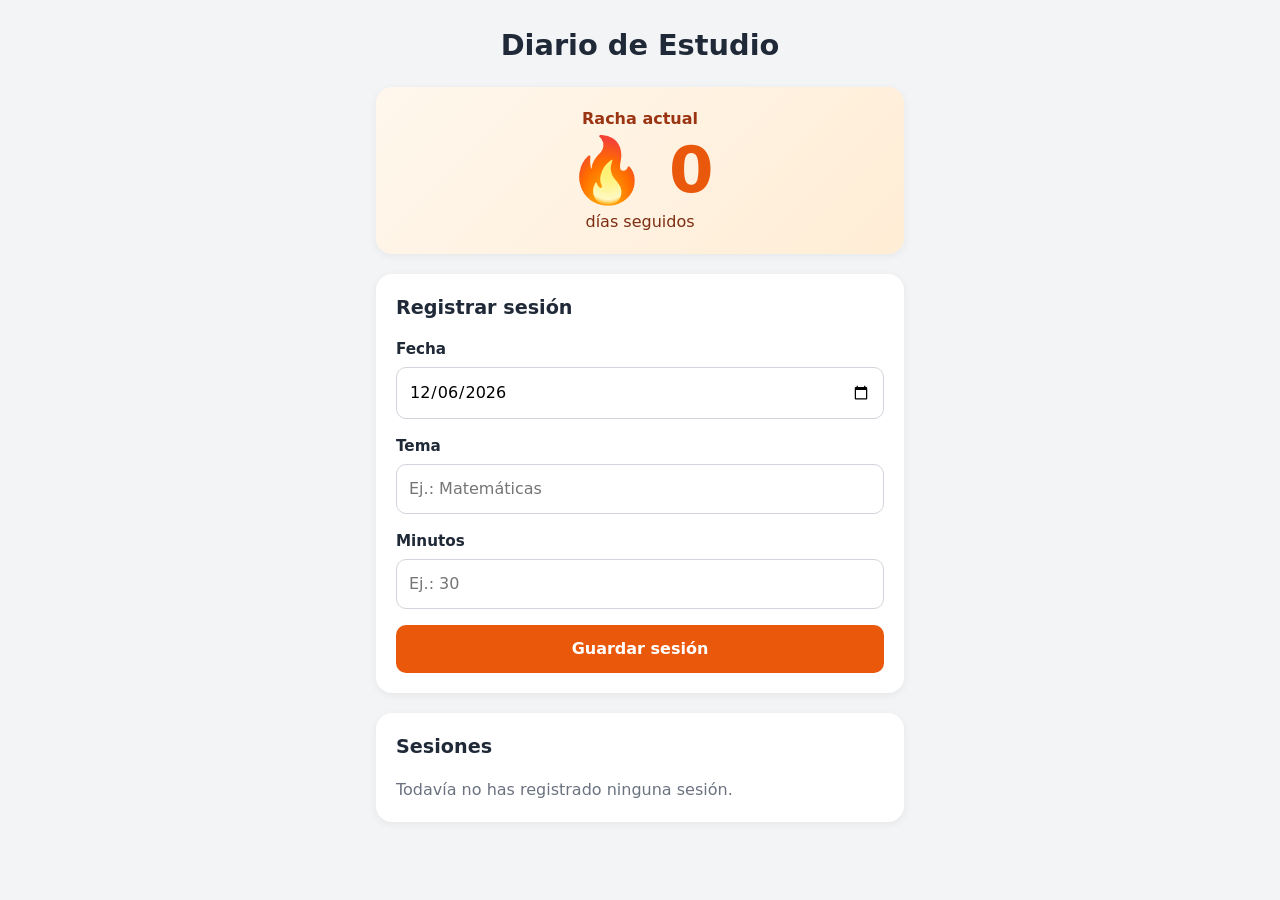
==== index.html @ 43df68ac "Initial commit" ====
<!DOCTYPE html>
<html lang="es">
<head>
  <meta charset="UTF-8">
  <meta name="viewport" content="width=device-width, initial-scale=1.0">
  <title>Diario de Estudio</title>
  <link rel="stylesheet" href="styles.css">
</head>
<body>
  <main class="contenedor">
    <h1>Diario de Estudio</h1>

    <section class="tarjeta racha">
      <p class="racha-titulo">Racha actual</p>
      <p class="racha-numero">🔥 <span id="racha-dias">0</span></p>
      <p class="racha-texto" id="racha-texto">días seguidos</p>
    </section>

    <section class="tarjeta">
      <h2>Registrar sesión</h2>
      <form id="formulario">
        <label for="fecha">Fecha</label>
        <input type="date" id="fecha" required>

        <label for="tema">Tema</label>
        <input type="text" id="tema" placeholder="Ej.: Matemáticas" required>

        <label for="minutos">Minutos</label>
        <input type="number" id="minutos" min="1" step="1" placeholder="Ej.: 30" required>

        <p class="error" id="error"></p>

        <button type="submit">Guardar sesión</button>
      </form>
    </section>

    <section class="tarjeta">
      <h2>Sesiones</h2>
      <p class="vacio" id="vacio">Todavía no has registrado ninguna sesión.</p>
      <ul class="lista" id="lista"></ul>
    </section>
  </main>

  <script src="app.js"></script>
</body>
</html>
---- styles.css ----
* {
  box-sizing: border-box;
}

body {
  margin: 0;
  font-family: system-ui, -apple-system, "Segoe UI", Roboto, sans-serif;
  background: #f3f4f6;
  color: #1f2937;
  line-height: 1.5;
}

.contenedor {
  max-width: 560px;
  margin: 0 auto;
  padding: 24px 16px 48px;
}

h1 {
  text-align: center;
  font-size: 1.8rem;
  margin: 0 0 20px;
}

h2 {
  font-size: 1.2rem;
  margin: 0 0 16px;
}

.tarjeta {
  background: #ffffff;
  border-radius: 16px;
  padding: 20px;
  margin-bottom: 20px;
  box-shadow: 0 2px 8px rgba(0, 0, 0, 0.06);
}

/* Racha */
.racha {
  text-align: center;
  background: linear-gradient(135deg, #fff7ed, #ffedd5);
}

.racha-titulo {
  margin: 0;
  font-weight: 600;
  color: #9a3412;
}

.racha-numero {
  margin: 4px 0;
  font-size: 4rem;
  font-weight: 800;
  line-height: 1.1;
  color: #ea580c;
}

.racha-texto {
  margin: 0;
  color: #7c2d12;
}

/* Formulario */
form {
  display: flex;
  flex-direction: column;
}

label {
  font-weight: 600;
  font-size: 0.95rem;
  margin-bottom: 6px;
}

input {
  font: inherit;
  padding: 12px;
  border: 1px solid #d1d5db;
  border-radius: 10px;
  margin-bottom: 16px;
  background: #ffffff;
  width: 100%;
}

input:focus {
  outline: none;
  border-color: #ea580c;
  box-shadow: 0 0 0 3px rgba(234, 88, 12, 0.2);
}

button {
  font: inherit;
  font-weight: 600;
  padding: 12px;
  border: none;
  border-radius: 10px;
  background: #ea580c;
  color: #ffffff;
  cursor: pointer;
}

button:hover {
  background: #c2410c;
}

.error {
  color: #b91c1c;
  margin: 0 0 12px;
  min-height: 1em;
}

.error:empty {
  display: none;
}

/* Lista de sesiones */
.lista {
  list-style: none;
  margin: 0;
  padding: 0;
}

.sesion {
  display: flex;
  justify-content: space-between;
  align-items: center;
  gap: 12px;
  padding: 12px 0;
  border-bottom: 1px solid #e5e7eb;
}

.sesion:last-child {
  border-bottom: none;
}

.sesion-tema {
  margin: 0;
  font-weight: 600;
  word-break: break-word;
}

.sesion-fecha {
  margin: 0;
  font-size: 0.9rem;
  color: #6b7280;
}

.sesion-minutos {
  flex-shrink: 0;
  font-weight: 600;
  color: #9a3412;
  background: #ffedd5;
  padding: 4px 10px;
  border-radius: 999px;
  font-size: 0.9rem;
}

.vacio {
  margin: 0;
  color: #6b7280;
}
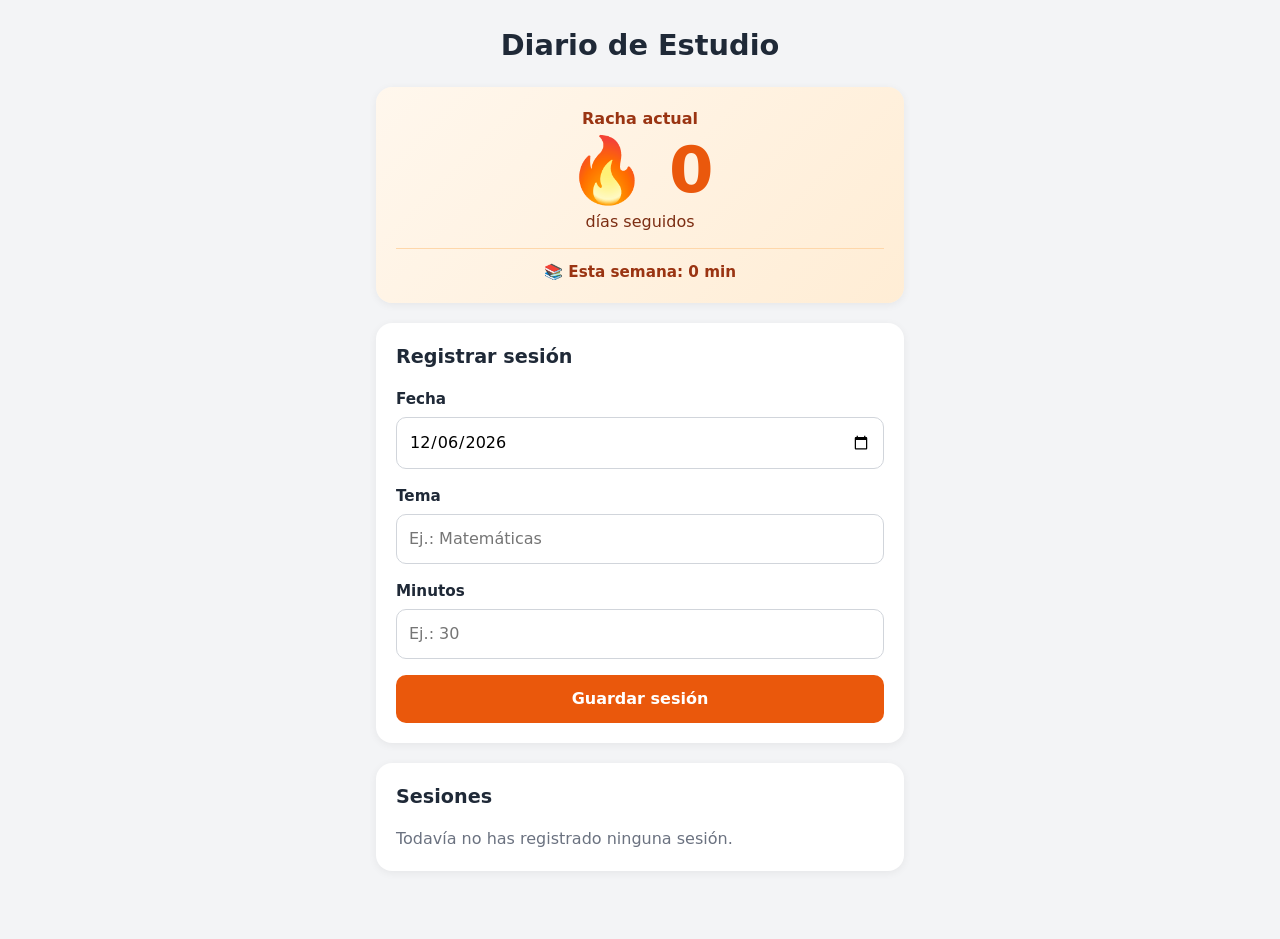
==== commit 1acb3aac: "Add a new feature to show the current week study time" ====
--- a/index.html
+++ b/index.html
@@ -14,6 +14,8 @@
       <p class="racha-titulo">Racha actual</p>
       <p class="racha-numero">🔥 <span id="racha-dias">0</span></p>
       <p class="racha-texto" id="racha-texto">días seguidos</p>
+      <p class="racha-mejor" id="mejor-racha" hidden></p>
+      <p class="racha-semana" id="minutos-semana"></p>
     </section>
 
     <section class="tarjeta">
--- a/styles.css
+++ b/styles.css
@@ -58,6 +58,31 @@
 .racha-texto {
   margin: 0;
   color: #7c2d12;
+}
+
+.racha-mejor {
+  margin: 14px 0 0;
+  padding-top: 12px;
+  border-top: 1px solid #fed7aa;
+  font-size: 0.95rem;
+  font-weight: 600;
+  color: #9a3412;
+}
+
+.racha-semana {
+  margin: 14px 0 0;
+  padding-top: 12px;
+  border-top: 1px solid #fed7aa;
+  font-size: 0.95rem;
+  font-weight: 600;
+  color: #9a3412;
+}
+
+/* Si la mejor racha está visible, la línea de la semana va justo debajo, sin otra raya */
+.racha-mejor:not([hidden]) + .racha-semana {
+  margin-top: 4px;
+  padding-top: 0;
+  border-top: none;
 }
 
 /* Formulario */
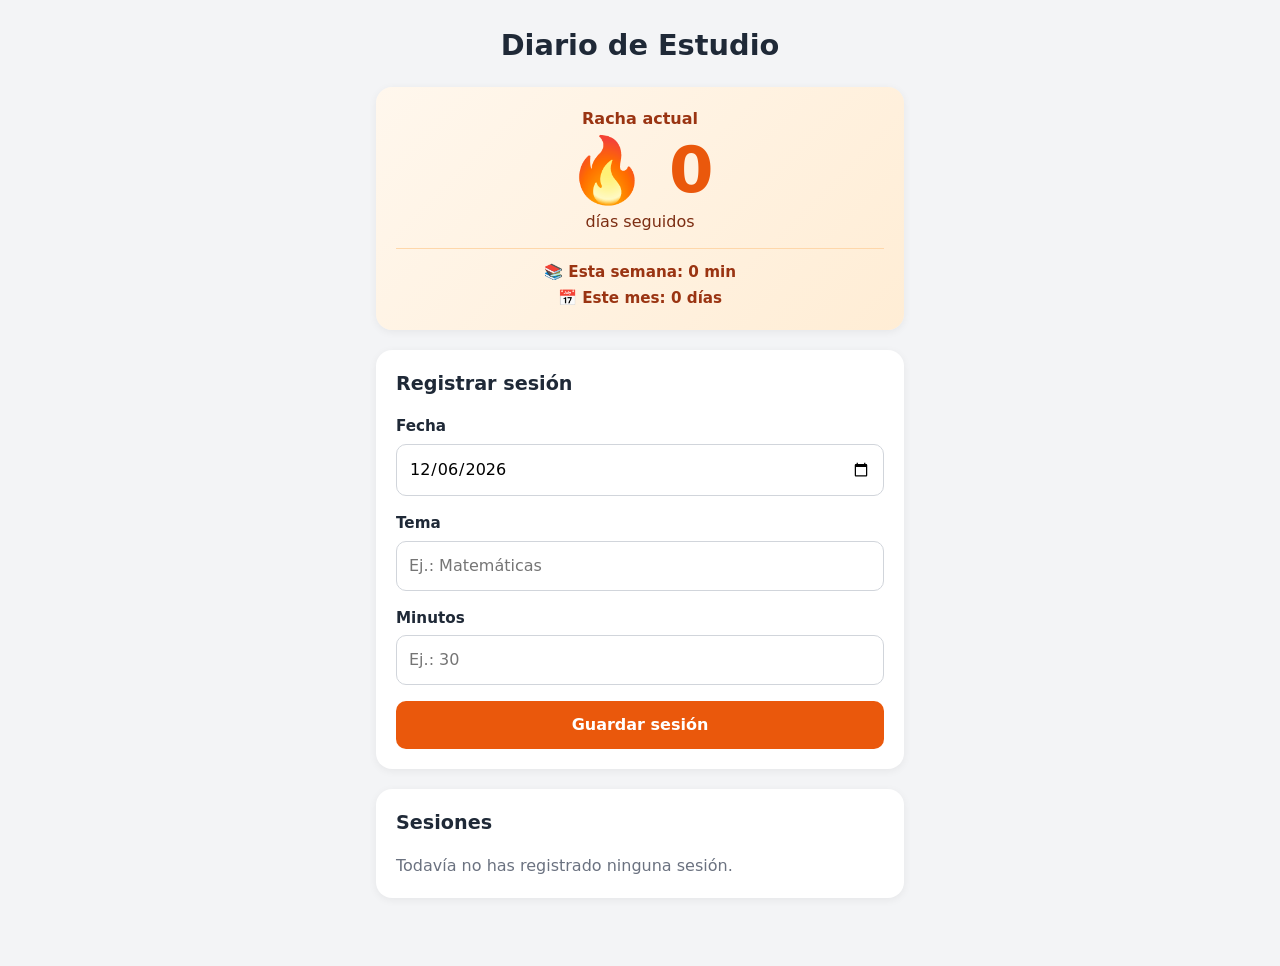
==== commit ac101dab: "Add a new feature to show the current month study days" ====
--- a/index.html
+++ b/index.html
@@ -16,6 +16,7 @@
       <p class="racha-texto" id="racha-texto">días seguidos</p>
       <p class="racha-mejor" id="mejor-racha" hidden></p>
       <p class="racha-semana" id="minutos-semana"></p>
+      <p class="racha-mes" id="dias-mes"></p>
     </section>
 
     <section class="tarjeta">
--- a/styles.css
+++ b/styles.css
@@ -83,6 +83,14 @@
   margin-top: 4px;
   padding-top: 0;
   border-top: none;
+}
+
+/* Los días del mes van siempre justo debajo de la semana, sin otra raya */
+.racha-mes {
+  margin: 4px 0 0;
+  font-size: 0.95rem;
+  font-weight: 600;
+  color: #9a3412;
 }
 
 /* Formulario */
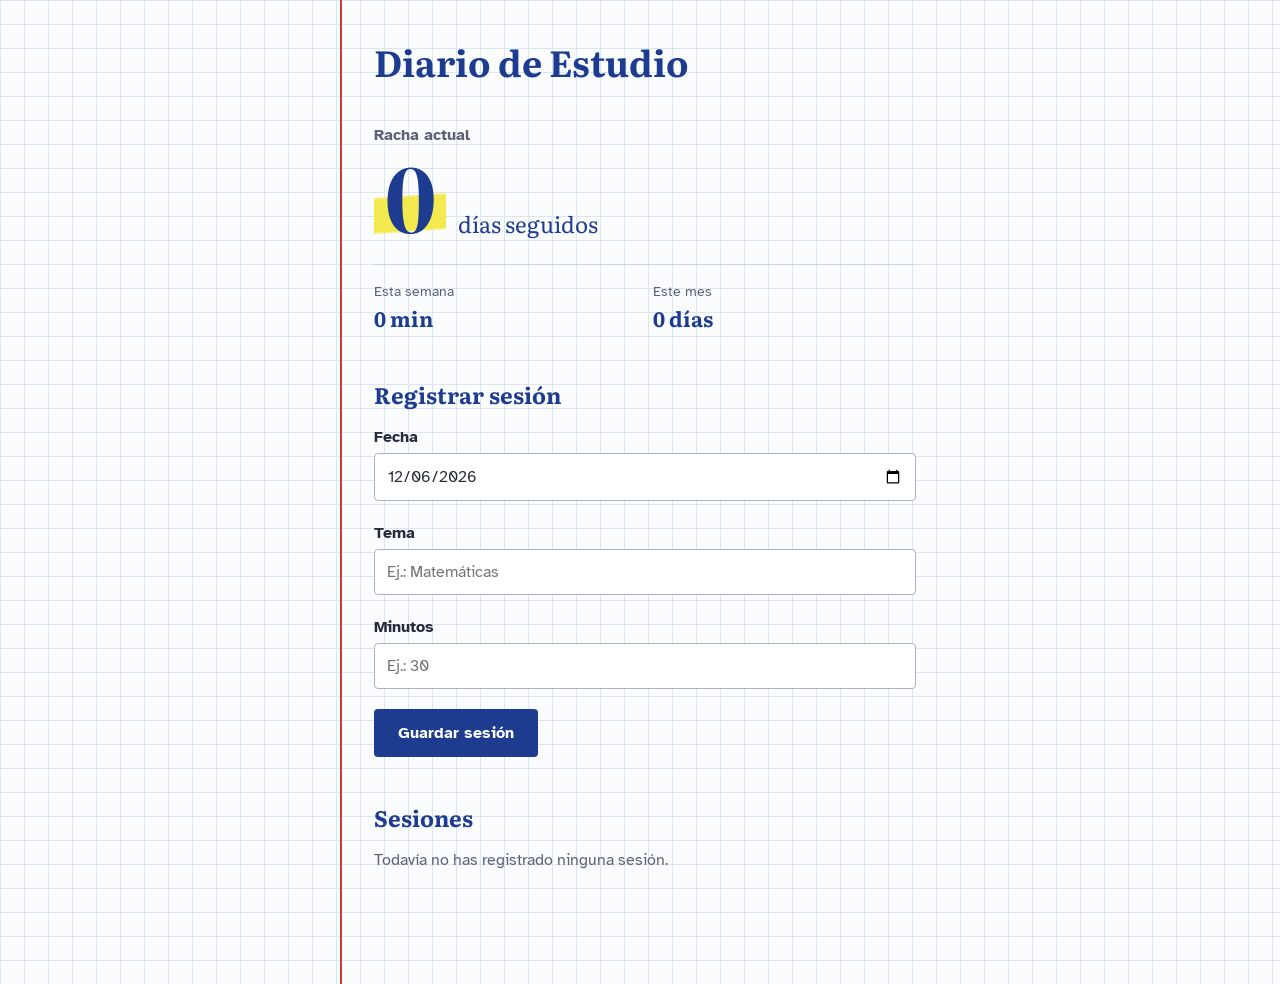
==== commit ead9c070: "Improve design" ====
--- a/index.html
+++ b/index.html
@@ -4,22 +4,38 @@
   <meta charset="UTF-8">
   <meta name="viewport" content="width=device-width, initial-scale=1.0">
   <title>Diario de Estudio</title>
+  <link rel="preconnect" href="https://fonts.googleapis.com">
+  <link rel="preconnect" href="https://fonts.gstatic.com" crossorigin>
+  <link rel="stylesheet" href="https://fonts.googleapis.com/css2?family=Atkinson+Hyperlegible:wght@400;700&family=Literata:opsz,wght@7..72,400;7..72,700&display=swap">
   <link rel="stylesheet" href="styles.css">
 </head>
 <body>
   <main class="contenedor">
     <h1>Diario de Estudio</h1>
 
-    <section class="tarjeta racha">
+    <section class="seccion racha">
       <p class="racha-titulo">Racha actual</p>
-      <p class="racha-numero">🔥 <span id="racha-dias">0</span></p>
-      <p class="racha-texto" id="racha-texto">días seguidos</p>
-      <p class="racha-mejor" id="mejor-racha" hidden></p>
-      <p class="racha-semana" id="minutos-semana"></p>
-      <p class="racha-mes" id="dias-mes"></p>
+      <div class="racha-cifra">
+        <p class="racha-numero"><span class="fosforito" id="racha-dias">0</span></p>
+        <p class="racha-texto" id="racha-texto">días seguidos</p>
+      </div>
+      <dl class="racha-datos">
+        <div id="mejor-racha" hidden>
+          <dt>Mejor racha</dt>
+          <dd id="mejor-racha-valor"></dd>
+        </div>
+        <div>
+          <dt>Esta semana</dt>
+          <dd id="minutos-semana"></dd>
+        </div>
+        <div>
+          <dt>Este mes</dt>
+          <dd id="dias-mes"></dd>
+        </div>
+      </dl>
     </section>
 
-    <section class="tarjeta">
+    <section class="seccion">
       <h2>Registrar sesión</h2>
       <form id="formulario">
         <label for="fecha">Fecha</label>
@@ -37,7 +53,7 @@
       </form>
     </section>
 
-    <section class="tarjeta">
+    <section class="seccion">
       <h2>Sesiones</h2>
       <p class="vacio" id="vacio">Todavía no has registrado ninguna sesión.</p>
       <ul class="lista" id="lista"></ul>
--- a/styles.css
+++ b/styles.css
@@ -1,96 +1,150 @@
+/* Colores y letras del "cuaderno de cuadros" */
+:root {
+  --papel: #fbfcfe;
+  --cuadricula: #dce6f2;
+  --tinta: #1d3b8f;
+  --tinta-oscura: #152c6b;
+  --grafito: #262b3a;
+  --grafito-suave: #5b6275;
+  --margen: #c93a3a;
+  --fosforito: #f4ea4f;
+
+  /* Fuentes de Google Fonts; si no hay conexión se usan las del sistema */
+  --letra-titulos: Literata, Charter, "Bitstream Charter", Cambria, Georgia, serif;
+  --letra-texto: "Atkinson Hyperlegible", system-ui, -apple-system, "Segoe UI", Roboto, sans-serif;
+}
+
 * {
   box-sizing: border-box;
 }
 
+/* El fondo es una hoja cuadriculada: dos degradados finos forman las líneas */
 body {
   margin: 0;
-  font-family: system-ui, -apple-system, "Segoe UI", Roboto, sans-serif;
-  background: #f3f4f6;
-  color: #1f2937;
+  font-family: var(--letra-texto);
   line-height: 1.5;
-}
-
+  color: var(--grafito);
+  background-color: var(--papel);
+  background-image:
+    linear-gradient(var(--cuadricula) 1px, transparent 1px),
+    linear-gradient(90deg, var(--cuadricula) 1px, transparent 1px);
+  background-size: 24px 24px;
+}
+
+/* La línea roja de la izquierda es el margen del cuaderno */
 .contenedor {
-  max-width: 560px;
+  max-width: 600px;
+  min-height: 100vh;
   margin: 0 auto;
-  padding: 24px 16px 48px;
+  padding: 40px 24px 64px 32px;
+  border-left: 2px solid var(--margen);
+}
+
+h1,
+h2 {
+  font-family: var(--letra-titulos);
+  color: var(--tinta);
+  line-height: 1.2;
+  font-variant-numeric: lining-nums;
 }
 
 h1 {
-  text-align: center;
-  font-size: 1.8rem;
-  margin: 0 0 20px;
+  font-size: 2.25rem;
+  margin: 0 0 40px;
 }
 
 h2 {
-  font-size: 1.2rem;
+  font-size: 1.4rem;
   margin: 0 0 16px;
 }
 
-.tarjeta {
-  background: #ffffff;
-  border-radius: 16px;
-  padding: 20px;
-  margin-bottom: 20px;
-  box-shadow: 0 2px 8px rgba(0, 0, 0, 0.06);
-}
-
-/* Racha */
-.racha {
-  text-align: center;
-  background: linear-gradient(135deg, #fff7ed, #ffedd5);
-}
-
+.seccion {
+  margin-bottom: 48px;
+}
+
+/* Racha: lo único llamativo de la página */
 .racha-titulo {
   margin: 0;
   font-weight: 600;
-  color: #9a3412;
+  color: var(--grafito-suave);
+}
+
+.racha-cifra {
+  display: flex;
+  flex-wrap: wrap;
+  align-items: baseline;
+  column-gap: 12px;
 }
 
 .racha-numero {
-  margin: 4px 0;
-  font-size: 4rem;
-  font-weight: 800;
+  margin: 0;
+  font-family: var(--letra-titulos);
+  font-size: 5.5rem;
+  font-weight: 700;
   line-height: 1.1;
-  color: #ea580c;
+  color: var(--tinta);
+  font-variant-numeric: lining-nums tabular-nums;
+}
+
+/* Trazo de fosforito bajo el número; se "pinta" una vez al cargar la página */
+.fosforito {
+  padding: 0 0.12em;
+  background-image: linear-gradient(
+    176deg,
+    transparent 50%,
+    var(--fosforito) 52%,
+    var(--fosforito) 76%,
+    transparent 78%
+  );
+  background-repeat: no-repeat;
+  background-size: 100% 100%;
+  animation: pintar-fosforito 0.7s ease-out 0.2s both;
+}
+
+@keyframes pintar-fosforito {
+  from {
+    background-size: 0% 100%;
+  }
+  to {
+    background-size: 100% 100%;
+  }
+}
+
+@media (prefers-reduced-motion: reduce) {
+  .fosforito {
+    animation: none;
+  }
 }
 
 .racha-texto {
   margin: 0;
-  color: #7c2d12;
-}
-
-.racha-mejor {
-  margin: 14px 0 0;
-  padding-top: 12px;
-  border-top: 1px solid #fed7aa;
-  font-size: 0.95rem;
-  font-weight: 600;
-  color: #9a3412;
-}
-
-.racha-semana {
-  margin: 14px 0 0;
-  padding-top: 12px;
-  border-top: 1px solid #fed7aa;
-  font-size: 0.95rem;
-  font-weight: 600;
-  color: #9a3412;
-}
-
-/* Si la mejor racha está visible, la línea de la semana va justo debajo, sin otra raya */
-.racha-mejor:not([hidden]) + .racha-semana {
-  margin-top: 4px;
-  padding-top: 0;
-  border-top: none;
-}
-
-/* Los días del mes van siempre justo debajo de la semana, sin otra raya */
-.racha-mes {
-  margin: 4px 0 0;
-  font-size: 0.95rem;
-  font-weight: 600;
-  color: #9a3412;
+  font-family: var(--letra-titulos);
+  font-size: 1.4rem;
+  color: var(--tinta);
+}
+
+/* Mejor racha, semana y mes: etiqueta pequeña con la cifra debajo */
+.racha-datos {
+  display: grid;
+  grid-template-columns: repeat(auto-fit, minmax(100px, 1fr));
+  gap: 16px;
+  margin: 20px 0 0;
+  padding-top: 16px;
+  border-top: 1px solid #c5d3e6;
+}
+
+.racha-datos dt {
+  font-size: 0.9rem;
+  color: var(--grafito-suave);
+}
+
+.racha-datos dd {
+  margin: 0;
+  font-family: var(--letra-titulos);
+  font-size: 1.3rem;
+  font-weight: 700;
+  color: var(--tinta);
+  font-variant-numeric: lining-nums tabular-nums;
 }
 
 /* Formulario */
@@ -101,52 +155,58 @@
 
 label {
   font-weight: 600;
-  font-size: 0.95rem;
-  margin-bottom: 6px;
+  margin-bottom: 4px;
 }
 
 input {
   font: inherit;
-  padding: 12px;
-  border: 1px solid #d1d5db;
-  border-radius: 10px;
-  margin-bottom: 16px;
+  color: var(--grafito);
+  padding: 10px 12px;
+  border: 1px solid #aab3c5;
+  border-radius: 4px;
+  margin-bottom: 20px;
   background: #ffffff;
   width: 100%;
 }
 
-input:focus {
-  outline: none;
-  border-color: #ea580c;
-  box-shadow: 0 0 0 3px rgba(234, 88, 12, 0.2);
+input:focus-visible {
+  outline: 3px solid var(--fosforito);
+  outline-offset: 0;
+  border-color: var(--tinta);
 }
 
 button {
   font: inherit;
   font-weight: 600;
-  padding: 12px;
+  padding: 12px 24px;
   border: none;
-  border-radius: 10px;
-  background: #ea580c;
+  border-radius: 4px;
+  background: var(--tinta);
   color: #ffffff;
   cursor: pointer;
+  align-self: flex-start;
 }
 
 button:hover {
-  background: #c2410c;
+  background: var(--tinta-oscura);
+}
+
+button:focus-visible {
+  outline: 3px solid var(--fosforito);
+  outline-offset: 2px;
 }
 
 .error {
-  color: #b91c1c;
-  margin: 0 0 12px;
-  min-height: 1em;
+  color: var(--margen);
+  font-weight: 600;
+  margin: 0 0 16px;
 }
 
 .error:empty {
   display: none;
 }
 
-/* Lista de sesiones */
+/* Lista de sesiones: como apuntes en el cuaderno */
 .lista {
   list-style: none;
   margin: 0;
@@ -156,14 +216,14 @@
 .sesion {
   display: flex;
   justify-content: space-between;
-  align-items: center;
-  gap: 12px;
+  align-items: baseline;
+  gap: 16px;
   padding: 12px 0;
-  border-bottom: 1px solid #e5e7eb;
-}
-
-.sesion:last-child {
-  border-bottom: none;
+  border-bottom: 1px solid #c5d3e6;
+}
+
+.sesion:first-child {
+  border-top: 1px solid #c5d3e6;
 }
 
 .sesion-tema {
@@ -175,20 +235,50 @@
 .sesion-fecha {
   margin: 0;
   font-size: 0.9rem;
-  color: #6b7280;
+  color: var(--grafito-suave);
 }
 
 .sesion-minutos {
   flex-shrink: 0;
-  font-weight: 600;
-  color: #9a3412;
-  background: #ffedd5;
-  padding: 4px 10px;
-  border-radius: 999px;
-  font-size: 0.9rem;
+  font-family: var(--letra-titulos);
+  font-size: 1.15rem;
+  font-weight: 700;
+  color: var(--tinta);
+  font-variant-numeric: lining-nums tabular-nums;
 }
 
 .vacio {
   margin: 0;
-  color: #6b7280;
-}
+  color: var(--grafito-suave);
+}
+
+/* Móvil: margen más estrecho y botón a todo el ancho */
+@media (max-width: 480px) {
+  .contenedor {
+    margin-left: 12px;
+    padding: 28px 16px 48px 20px;
+  }
+
+  h1 {
+    font-size: 1.9rem;
+    margin-bottom: 32px;
+  }
+
+  .racha-numero {
+    font-size: 4.5rem;
+  }
+
+  .racha-datos {
+    grid-template-columns: repeat(auto-fit, minmax(88px, 1fr));
+    gap: 12px;
+  }
+
+  .racha-datos dd {
+    font-size: 1.1rem;
+    white-space: nowrap;
+  }
+
+  button {
+    align-self: stretch;
+  }
+}
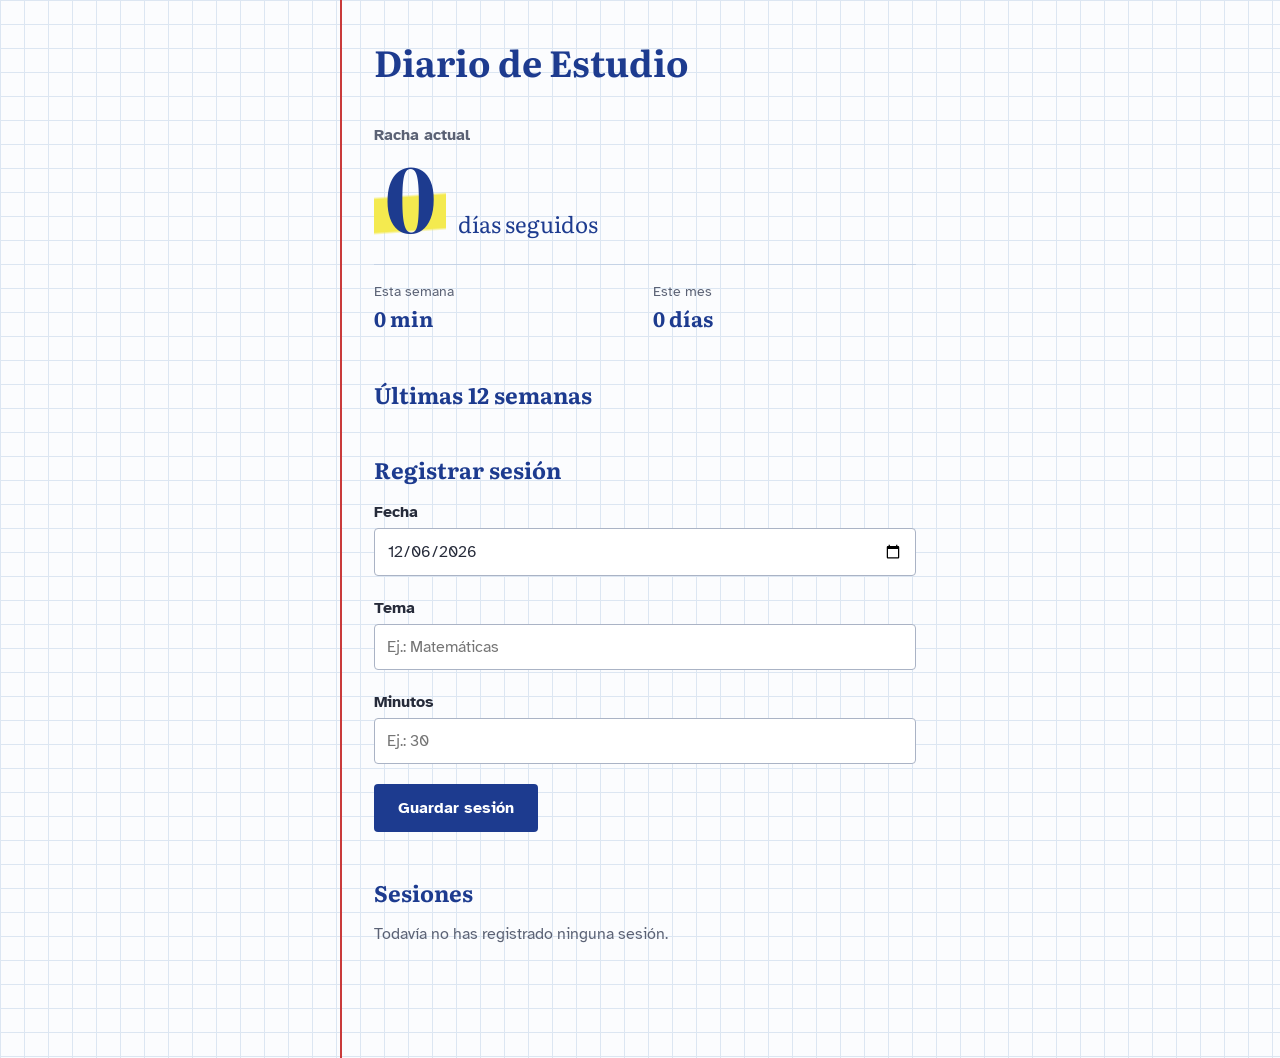
==== commit 82399368: "T16: sección del mapa de calor en index.html Co-Authored-By: Claude Sonnet 5.5 <noreply@anthropic.co" ====
--- a/index.html
+++ b/index.html
@@ -36,6 +36,13 @@
     </section>
 
     <section class="seccion">
+      <h2 id="mapa-titulo">Últimas 12 semanas</h2>
+      <div id="mapa" class="mapa" role="grid" aria-labelledby="mapa-titulo"></div>
+      <p id="mapa-detalle" class="mapa-detalle"></p>
+      <div id="mapa-leyenda" class="mapa-leyenda"></div>
+    </section>
+
+    <section class="seccion">
       <h2>Registrar sesión</h2>
       <form id="formulario">
         <label for="fecha">Fecha</label>
@@ -60,6 +67,7 @@
     </section>
   </main>
 
+  <script src="logica.js"></script>
   <script src="app.js"></script>
 </body>
 </html>
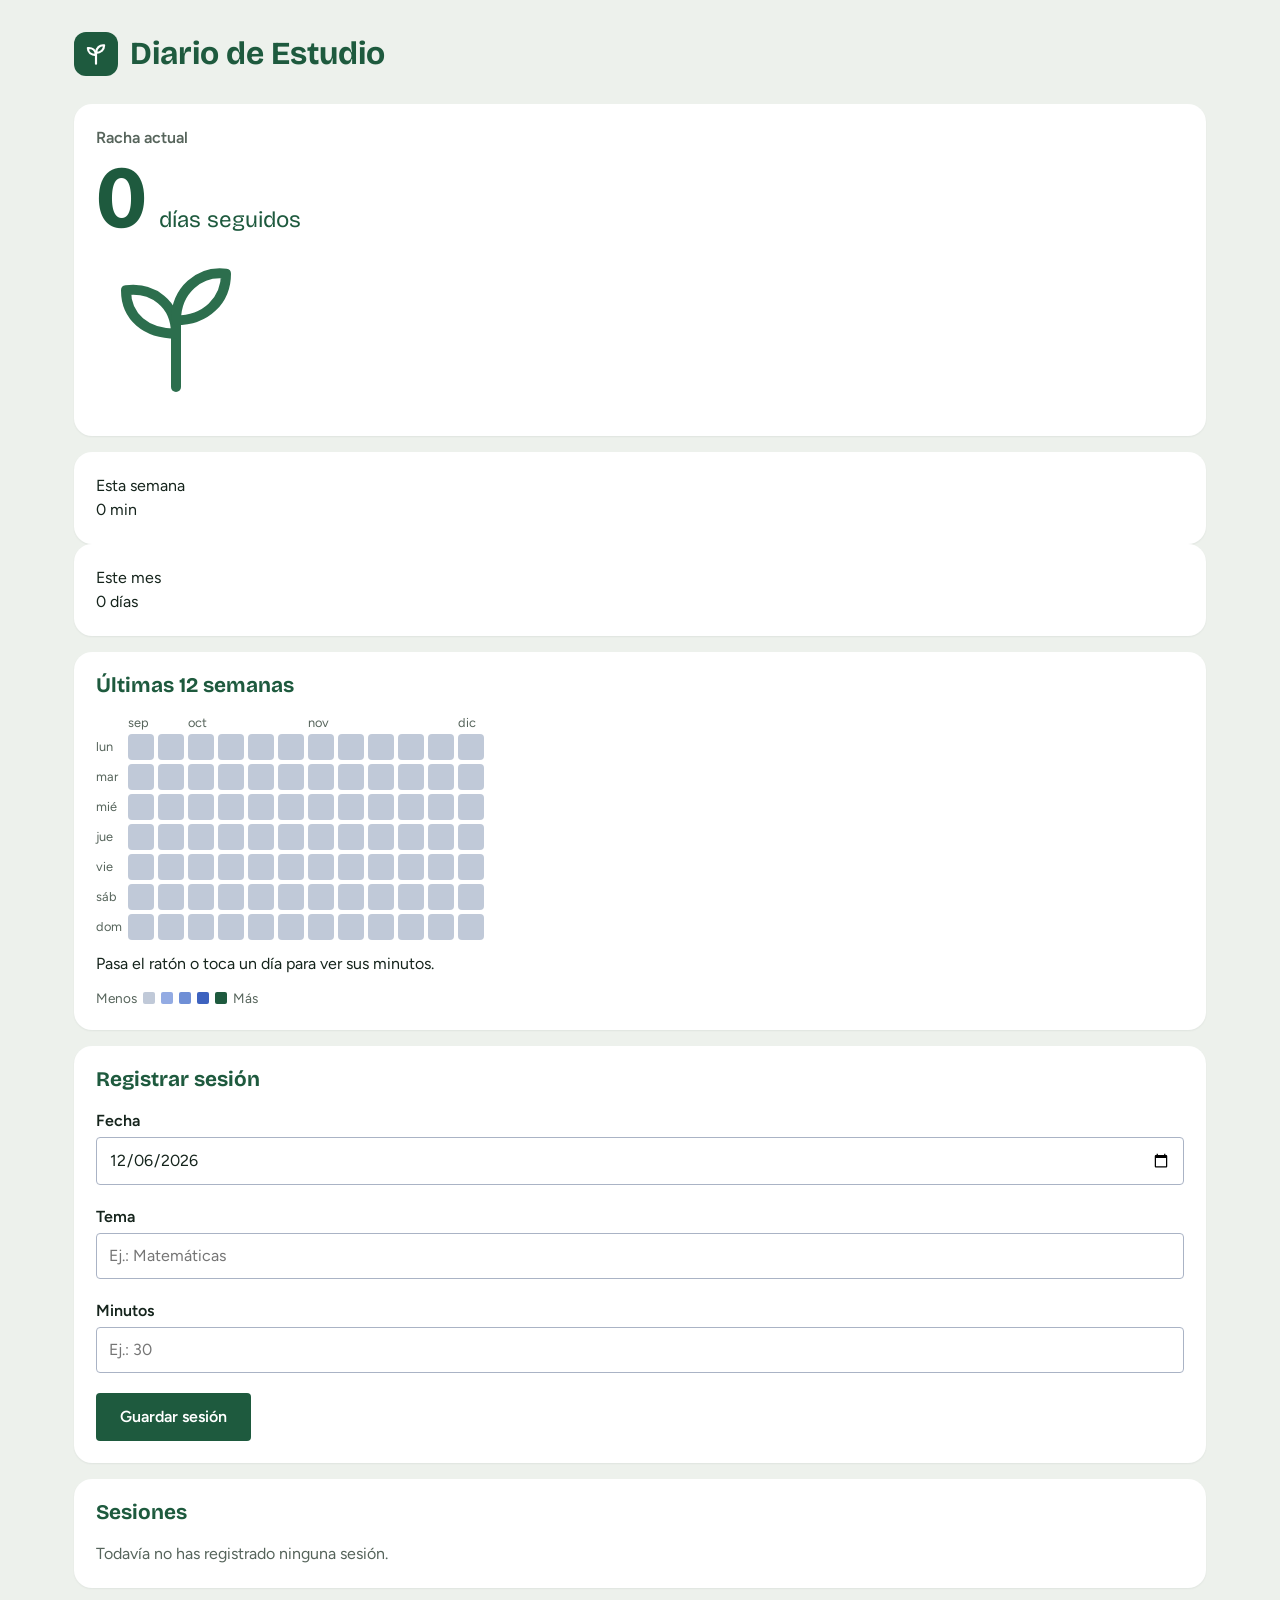
==== commit dffd6232: "Rediseño Brote: estructura en tarjetas y base de estilos (T003, T004 de la spec 002) - index.html: c" ====
--- a/index.html
+++ b/index.html
@@ -6,65 +6,78 @@
   <title>Diario de Estudio</title>
   <link rel="preconnect" href="https://fonts.googleapis.com">
   <link rel="preconnect" href="https://fonts.gstatic.com" crossorigin>
-  <link rel="stylesheet" href="https://fonts.googleapis.com/css2?family=Atkinson+Hyperlegible:wght@400;700&family=Literata:opsz,wght@7..72,400;7..72,700&display=swap">
+  <link rel="stylesheet" href="https://fonts.googleapis.com/css2?family=Bricolage+Grotesque:opsz,wght@12..96,600;12..96,700&family=Figtree:wght@400;600&display=swap">
   <link rel="stylesheet" href="styles.css">
 </head>
 <body>
   <main class="contenedor">
-    <h1>Diario de Estudio</h1>
+    <header class="cabecera">
+      <span class="logo" aria-hidden="true"><img src="icono-brote.svg" alt=""></span>
+      <h1>Diario de Estudio</h1>
+    </header>
 
-    <section class="seccion racha">
-      <p class="racha-titulo">Racha actual</p>
-      <div class="racha-cifra">
-        <p class="racha-numero"><span class="fosforito" id="racha-dias">0</span></p>
-        <p class="racha-texto" id="racha-texto">días seguidos</p>
+    <div class="columnas">
+      <!-- Izquierda en pantalla ancha: racha, cifras y mapa -->
+      <div class="columna-principal">
+        <section class="tarjeta racha">
+          <p class="racha-titulo">Racha actual</p>
+          <div class="racha-cifra">
+            <p class="racha-numero"><span id="racha-dias">0</span></p>
+            <p class="racha-texto" id="racha-texto">días seguidos</p>
+          </div>
+          <img class="racha-brote" src="brote-racha.svg" alt="">
+        </section>
+
+        <dl class="cifras">
+          <div class="tarjeta cifra" id="mejor-racha" hidden>
+            <dt>Mejor racha</dt>
+            <dd id="mejor-racha-valor"></dd>
+          </div>
+          <div class="tarjeta cifra cifra-semana">
+            <dt>Esta semana</dt>
+            <dd id="minutos-semana"></dd>
+          </div>
+          <div class="tarjeta cifra cifra-mes">
+            <dt>Este mes</dt>
+            <dd id="dias-mes"></dd>
+          </div>
+        </dl>
+
+        <section class="tarjeta">
+          <h2 id="mapa-titulo">Últimas 12 semanas</h2>
+          <div id="mapa" class="mapa" role="grid" aria-labelledby="mapa-titulo"></div>
+          <p id="mapa-detalle" class="mapa-detalle"></p>
+          <div id="mapa-leyenda" class="mapa-leyenda"></div>
+        </section>
       </div>
-      <dl class="racha-datos">
-        <div id="mejor-racha" hidden>
-          <dt>Mejor racha</dt>
-          <dd id="mejor-racha-valor"></dd>
-        </div>
-        <div>
-          <dt>Esta semana</dt>
-          <dd id="minutos-semana"></dd>
-        </div>
-        <div>
-          <dt>Este mes</dt>
-          <dd id="dias-mes"></dd>
-        </div>
-      </dl>
-    </section>
 
-    <section class="seccion">
-      <h2 id="mapa-titulo">Últimas 12 semanas</h2>
-      <div id="mapa" class="mapa" role="grid" aria-labelledby="mapa-titulo"></div>
-      <p id="mapa-detalle" class="mapa-detalle"></p>
-      <div id="mapa-leyenda" class="mapa-leyenda"></div>
-    </section>
+      <!-- Derecha en pantalla ancha: formulario y sesiones -->
+      <div class="columna-lateral">
+        <section class="tarjeta">
+          <h2>Registrar sesión</h2>
+          <form id="formulario">
+            <label for="fecha">Fecha</label>
+            <input type="date" id="fecha" required>
 
-    <section class="seccion">
-      <h2>Registrar sesión</h2>
-      <form id="formulario">
-        <label for="fecha">Fecha</label>
-        <input type="date" id="fecha" required>
+            <label for="tema">Tema</label>
+            <input type="text" id="tema" placeholder="Ej.: Matemáticas" required>
 
-        <label for="tema">Tema</label>
-        <input type="text" id="tema" placeholder="Ej.: Matemáticas" required>
+            <label for="minutos">Minutos</label>
+            <input type="number" id="minutos" min="1" step="1" placeholder="Ej.: 30" required>
 
-        <label for="minutos">Minutos</label>
-        <input type="number" id="minutos" min="1" step="1" placeholder="Ej.: 30" required>
+            <p class="error" id="error"></p>
 
-        <p class="error" id="error"></p>
+            <button type="submit">Guardar sesión</button>
+          </form>
+        </section>
 
-        <button type="submit">Guardar sesión</button>
-      </form>
-    </section>
-
-    <section class="seccion">
-      <h2>Sesiones</h2>
-      <p class="vacio" id="vacio">Todavía no has registrado ninguna sesión.</p>
-      <ul class="lista" id="lista"></ul>
-    </section>
+        <section class="tarjeta">
+          <h2>Sesiones</h2>
+          <p class="vacio" id="vacio">Todavía no has registrado ninguna sesión.</p>
+          <ul class="lista" id="lista"></ul>
+        </section>
+      </div>
+    </div>
   </main>
 
   <script src="logica.js"></script>
--- a/styles.css
+++ b/styles.css
@@ -1,72 +1,116 @@
-/* Colores y letras del "cuaderno de cuadros" */
+/* Colores y letras del estilo "Brote" */
 :root {
-  --papel: #fbfcfe;
-  --cuadricula: #dce6f2;
-  --tinta: #1d3b8f;
-  --tinta-oscura: #152c6b;
-  --grafito: #262b3a;
-  --grafito-suave: #5b6275;
-  --margen: #c93a3a;
-  --fosforito: #f4ea4f;
+  --fondo: #edf1ec;
+  --tarjeta: #ffffff;
+  --texto: #15241c;
+  --texto-suave: #56645b;
+  --bosque: #1e5a3e;
+  --bosque-claro: #cfe8d7;
+  --relleno: #f4f7f4;
+  --insignia: #dcefe2;
+  --error: #b42318;
+  --foco: #2e8b57;
+
+  /* Mapa de calor: del nivel 0 (neutro) al 4 (más oscuro) */
+  --nivel-0: #c0c9d8;
+  --nivel-1: #93abe3;
+  --nivel-2: #6f8fd6;
+  --nivel-3: #3d62bf;
+  --nivel-4: var(--bosque);
+  --tam-dia: 26px;
+  --ancho-etiqueta: 28px;
+  --espacio-dia: 4px;
 
   /* Fuentes de Google Fonts; si no hay conexión se usan las del sistema */
-  --letra-titulos: Literata, Charter, "Bitstream Charter", Cambria, Georgia, serif;
-  --letra-texto: "Atkinson Hyperlegible", system-ui, -apple-system, "Segoe UI", Roboto, sans-serif;
+  --letra-titulos: "Bricolage Grotesque", system-ui, "Segoe UI", Roboto, sans-serif;
+  --letra-texto: Figtree, system-ui, -apple-system, "Segoe UI", Roboto, sans-serif;
 }
 
 * {
   box-sizing: border-box;
 }
 
-/* El fondo es una hoja cuadriculada: dos degradados finos forman las líneas */
+/* Fondo salvia liso */
 body {
   margin: 0;
   font-family: var(--letra-texto);
   line-height: 1.5;
-  color: var(--grafito);
-  background-color: var(--papel);
-  background-image:
-    linear-gradient(var(--cuadricula) 1px, transparent 1px),
-    linear-gradient(90deg, var(--cuadricula) 1px, transparent 1px);
-  background-size: 24px 24px;
-}
-
-/* La línea roja de la izquierda es el margen del cuaderno */
+  color: var(--texto);
+  background-color: var(--fondo);
+}
+
+/* Contenido centrado y con un ancho máximo */
 .contenedor {
-  max-width: 600px;
-  min-height: 100vh;
+  max-width: 1180px;
   margin: 0 auto;
-  padding: 40px 24px 64px 32px;
-  border-left: 2px solid var(--margen);
+  padding: 32px 24px 64px;
 }
 
 h1,
 h2 {
   font-family: var(--letra-titulos);
-  color: var(--tinta);
+  color: var(--bosque);
   line-height: 1.2;
   font-variant-numeric: lining-nums;
 }
 
 h1 {
-  font-size: 2.25rem;
-  margin: 0 0 40px;
+  font-size: 2rem;
+  margin: 0;
 }
 
 h2 {
-  font-size: 1.4rem;
+  font-size: 1.3rem;
   margin: 0 0 16px;
 }
 
-.seccion {
-  margin-bottom: 48px;
-}
-
-/* Racha: lo único llamativo de la página */
+/* Cabecera: icono del brote en un cuadrado verde, junto al título */
+.cabecera {
+  display: flex;
+  align-items: center;
+  gap: 12px;
+  margin-bottom: 28px;
+}
+
+.logo {
+  display: flex;
+  align-items: center;
+  justify-content: center;
+  flex-shrink: 0;
+  width: 44px;
+  height: 44px;
+  border-radius: 12px;
+  background: var(--bosque);
+}
+
+.logo img {
+  display: block;
+  width: 26px;
+  height: 26px;
+}
+
+/* Columnas: de momento todo en una columna, con separación entre tarjetas */
+.columnas,
+.columna-principal,
+.columna-lateral {
+  display: flex;
+  flex-direction: column;
+  gap: 16px;
+}
+
+/* Cada parte de la página va en una tarjeta blanca */
+.tarjeta {
+  background: var(--tarjeta);
+  border-radius: 18px;
+  padding: 22px;
+  box-shadow: 0 1px 2px rgba(21, 36, 28, 0.06);
+}
+
+/* Racha: lo más llamativo de la página */
 .racha-titulo {
   margin: 0;
   font-weight: 600;
-  color: var(--grafito-suave);
+  color: var(--texto-suave);
 }
 
 .racha-cifra {
@@ -82,69 +126,24 @@
   font-size: 5.5rem;
   font-weight: 700;
   line-height: 1.1;
-  color: var(--tinta);
+  color: var(--bosque);
   font-variant-numeric: lining-nums tabular-nums;
-}
-
-/* Trazo de fosforito bajo el número; se "pinta" una vez al cargar la página */
-.fosforito {
-  padding: 0 0.12em;
-  background-image: linear-gradient(
-    176deg,
-    transparent 50%,
-    var(--fosforito) 52%,
-    var(--fosforito) 76%,
-    transparent 78%
-  );
-  background-repeat: no-repeat;
-  background-size: 100% 100%;
-  animation: pintar-fosforito 0.7s ease-out 0.2s both;
-}
-
-@keyframes pintar-fosforito {
-  from {
-    background-size: 0% 100%;
-  }
-  to {
-    background-size: 100% 100%;
-  }
-}
-
-@media (prefers-reduced-motion: reduce) {
-  .fosforito {
-    animation: none;
-  }
 }
 
 .racha-texto {
   margin: 0;
   font-family: var(--letra-titulos);
   font-size: 1.4rem;
-  color: var(--tinta);
-}
-
-/* Mejor racha, semana y mes: etiqueta pequeña con la cifra debajo */
-.racha-datos {
-  display: grid;
-  grid-template-columns: repeat(auto-fit, minmax(100px, 1fr));
-  gap: 16px;
-  margin: 20px 0 0;
-  padding-top: 16px;
-  border-top: 1px solid #c5d3e6;
-}
-
-.racha-datos dt {
-  font-size: 0.9rem;
-  color: var(--grafito-suave);
-}
-
-.racha-datos dd {
-  margin: 0;
-  font-family: var(--letra-titulos);
-  font-size: 1.3rem;
-  font-weight: 700;
-  color: var(--tinta);
-  font-variant-numeric: lining-nums tabular-nums;
+  color: var(--bosque);
+}
+
+/* Cifras (mejor racha, semana y mes) */
+.cifras {
+  margin: 0;
+}
+
+.cifra dd {
+  margin: 0;
 }
 
 /* Formulario */
@@ -160,7 +159,7 @@
 
 input {
   font: inherit;
-  color: var(--grafito);
+  color: var(--texto);
   padding: 10px 12px;
   border: 1px solid #aab3c5;
   border-radius: 4px;
@@ -170,9 +169,9 @@
 }
 
 input:focus-visible {
-  outline: 3px solid var(--fosforito);
+  outline: 3px solid var(--foco);
   outline-offset: 0;
-  border-color: var(--tinta);
+  border-color: var(--bosque);
 }
 
 button {
@@ -181,23 +180,23 @@
   padding: 12px 24px;
   border: none;
   border-radius: 4px;
-  background: var(--tinta);
+  background: var(--bosque);
   color: #ffffff;
   cursor: pointer;
   align-self: flex-start;
 }
 
 button:hover {
-  background: var(--tinta-oscura);
+  background: var(--texto);
 }
 
 button:focus-visible {
-  outline: 3px solid var(--fosforito);
+  outline: 3px solid var(--foco);
   outline-offset: 2px;
 }
 
 .error {
-  color: var(--margen);
+  color: var(--error);
   font-weight: 600;
   margin: 0 0 16px;
 }
@@ -235,7 +234,9 @@
 .sesion-fecha {
   margin: 0;
   font-size: 0.9rem;
-  color: var(--grafito-suave);
+  color: var(--texto-suave);
+  /* Como el tema: con zoom o letra grande, una palabra larga no ensancha la página */
+  overflow-wrap: anywhere;
 }
 
 .sesion-minutos {
@@ -243,42 +244,158 @@
   font-family: var(--letra-titulos);
   font-size: 1.15rem;
   font-weight: 700;
-  color: var(--tinta);
+  color: var(--bosque);
   font-variant-numeric: lining-nums tabular-nums;
 }
 
 .vacio {
   margin: 0;
-  color: var(--grafito-suave);
-}
-
-/* Móvil: margen más estrecho y botón a todo el ancho */
+  color: var(--texto-suave);
+}
+
+/* Móvil: menos relleno y botón a todo el ancho */
 @media (max-width: 480px) {
+  :root {
+    --tam-dia: 20px;
+    --ancho-etiqueta: 20px;
+  }
+
   .contenedor {
-    margin-left: 12px;
-    padding: 28px 16px 48px 20px;
+    padding: 24px 16px 48px;
   }
 
   h1 {
-    font-size: 1.9rem;
-    margin-bottom: 32px;
+    font-size: 1.7rem;
   }
 
   .racha-numero {
     font-size: 4.5rem;
   }
 
-  .racha-datos {
-    grid-template-columns: repeat(auto-fit, minmax(88px, 1fr));
-    gap: 12px;
-  }
-
-  .racha-datos dd {
-    font-size: 1.1rem;
-    white-space: nowrap;
-  }
-
   button {
     align-self: stretch;
   }
 }
+
+/* ---------- Mapa de calor ---------- */
+
+/* Los tamaños son fijos: el mapa no se estira y queda alineado a la izquierda */
+.mapa {
+  display: grid;
+  gap: var(--espacio-dia);
+  width: fit-content;
+  /* Si no cabe (zoom o letra grande), se desplaza el mapa, nunca la página */
+  overflow-x: auto;
+  /* El relleno deja sitio al contorno del foco en las celdas de los bordes;
+     el margen negativo lo compensa para que el mapa siga alineado con el título */
+  padding: 3px;
+  margin: -3px;
+  max-width: calc(100% + 6px);
+}
+
+/* Cada fila (meses, lun, mar...) tiene las mismas columnas: etiqueta + 12 semanas */
+.mapa-fila {
+  display: grid;
+  grid-template-columns: var(--ancho-etiqueta) repeat(12, var(--tam-dia));
+  gap: var(--espacio-dia);
+}
+
+.mapa-dia-nombre,
+.mapa-mes {
+  font-size: 0.8rem;
+  color: var(--texto-suave);
+  white-space: nowrap;
+}
+
+/* Centrada en vertical con su fila */
+.mapa-dia-nombre {
+  line-height: var(--tam-dia);
+}
+
+/* Sin recorte: el nombre del mes puede pasar por encima de las columnas vacías de al lado */
+.mapa-mes {
+  line-height: 1.2;
+  overflow: visible;
+}
+
+.dia,
+.hueco {
+  width: var(--tam-dia);
+  height: var(--tam-dia);
+}
+
+.dia {
+  border-radius: 4px;
+}
+
+/* Día seleccionado: contorno de 2 px */
+.dia.seleccionado {
+  outline: 2px solid var(--texto);
+}
+
+/* Foco del teclado: contorno de 3 px, como en los campos y el botón */
+.dia:focus-visible {
+  outline: 3px solid var(--foco);
+}
+
+/* Si el día está seleccionado y con foco, se ven las dos marcas */
+.dia.seleccionado:focus-visible {
+  box-shadow: inset 0 0 0 2px var(--texto);
+}
+
+/* El hueco (día posterior a hoy) ocupa su sitio, pero sin fondo ni borde */
+.hueco {
+  background: none;
+  border: 0;
+}
+
+/* Los mismos colores para los días y para los cuadros de la leyenda */
+.nivel-0 {
+  background-color: var(--nivel-0);
+}
+
+.nivel-1 {
+  background-color: var(--nivel-1);
+}
+
+.nivel-2 {
+  background-color: var(--nivel-2);
+}
+
+.nivel-3 {
+  background-color: var(--nivel-3);
+}
+
+.nivel-4 {
+  background-color: var(--nivel-4);
+}
+
+/* Sin nowrap: con minutos enormes el texto puede partirse en dos líneas */
+.mapa-detalle {
+  margin: 12px 0 0;
+  color: var(--texto);
+}
+
+.mapa-leyenda {
+  display: flex;
+  flex-wrap: wrap;
+  align-items: center;
+  gap: 6px;
+  margin-top: 12px;
+  font-size: 0.85rem;
+  color: var(--texto-suave);
+}
+
+.leyenda-cuadro {
+  width: 12px;
+  height: 12px;
+  border-radius: 2px;
+}
+
+/* Móvil: etiquetas del mapa más pequeñas (después de los estilos base, para que ganen) */
+@media (max-width: 480px) {
+  .mapa-dia-nombre,
+  .mapa-mes {
+    font-size: 0.7rem;
+  }
+}
